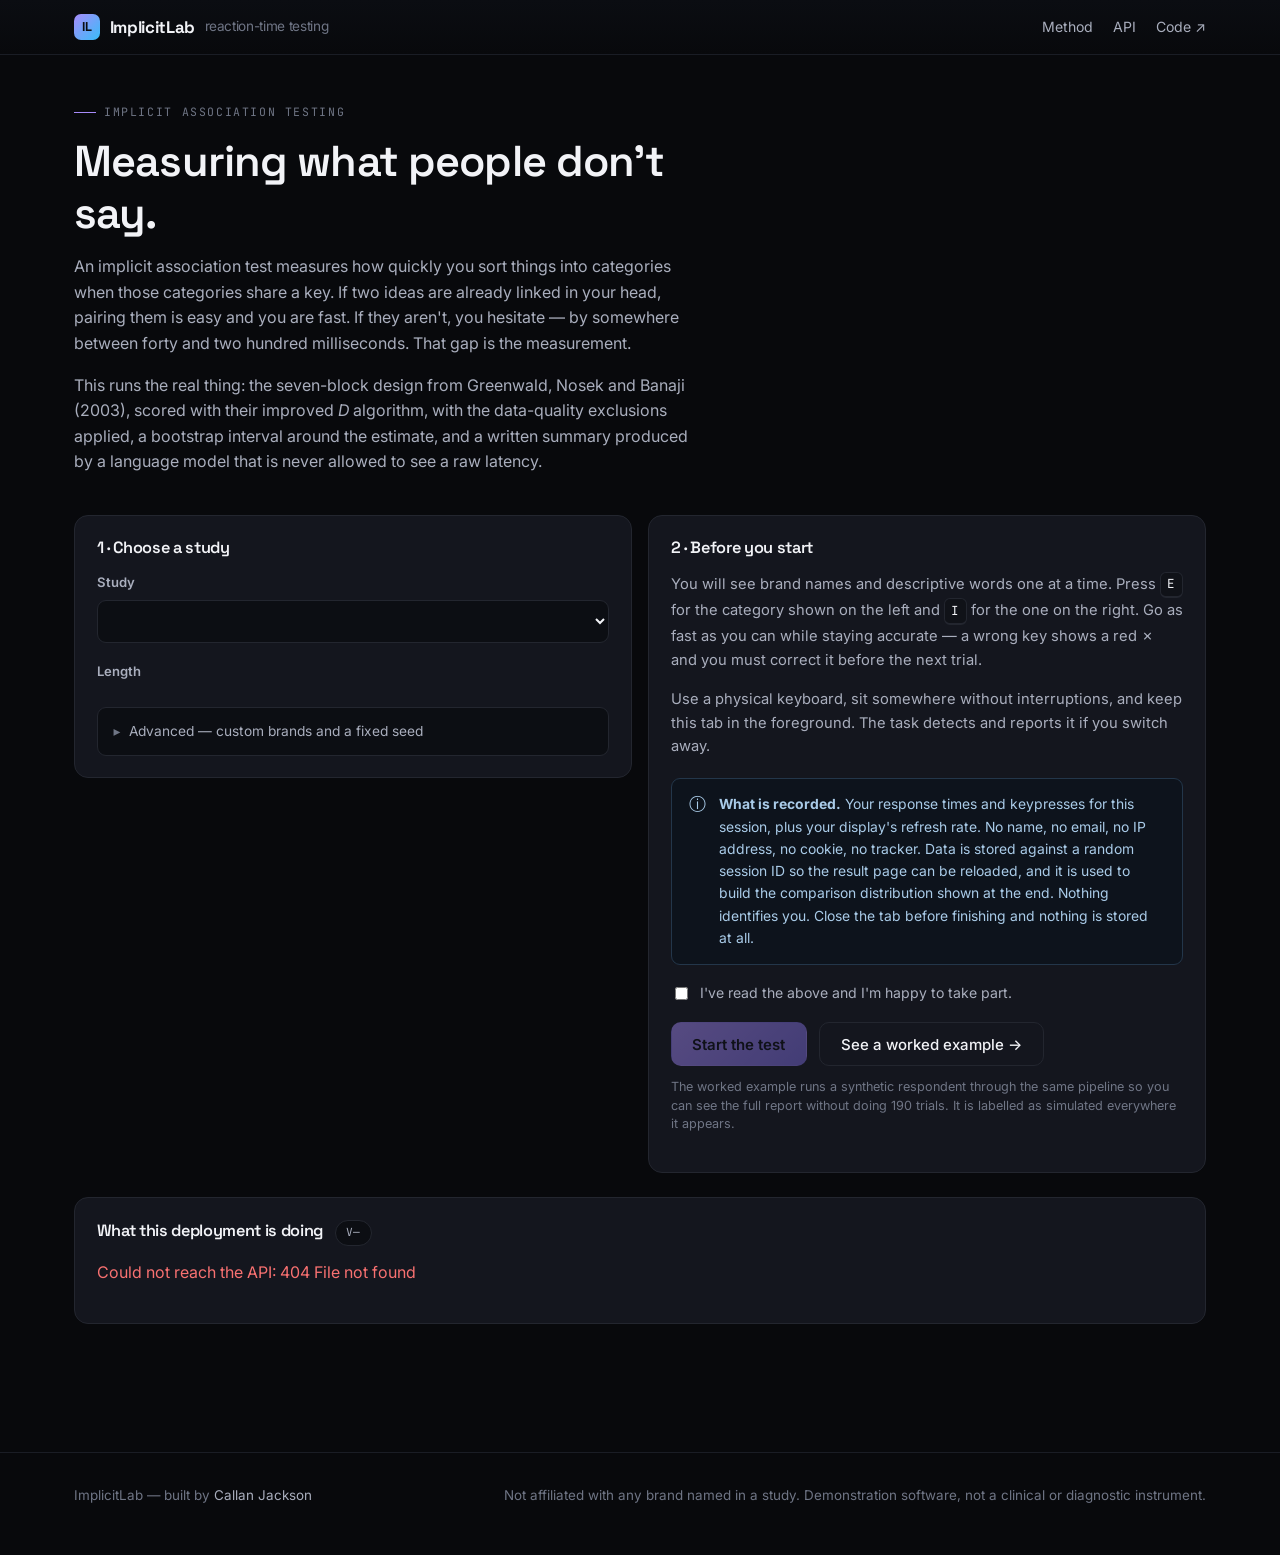
==== static/index.html @ d48fb610 "Front end: trial engine, timing layer and dashboard Stimulus onset is timestamped from a nested requ" ====
<!DOCTYPE html>
<html lang="en-GB">
<head>
<meta charset="utf-8" />
<meta name="viewport" content="width=device-width, initial-scale=1" />
<title>ImplicitLab — implicit reaction-time testing</title>
<meta name="description" content="A browser-based implicit association testing platform: millisecond response-latency capture, Greenwald (2003) D-scoring with its data-quality rules, distribution-free resampling inference, and an LLM reporting layer kept downstream of the statistics." />
<link rel="icon" href="/static/assets/favicon.svg" type="image/svg+xml" />
<link rel="preconnect" href="https://fonts.googleapis.com" />
<link rel="preconnect" href="https://fonts.gstatic.com" crossorigin />
<link href="https://fonts.googleapis.com/css2?family=Space+Grotesk:wght@500;600;700&family=Inter:wght@400;500;600&family=JetBrains+Mono:wght@400;500&display=swap" rel="stylesheet" />
<link rel="stylesheet" href="/static/css/app.css" />
<!-- Chart.js is vendored rather than pulled from a CDN. A demo that has to work
     on someone else's network is not the place to depend on a third-party host
     resolving, and self-hosting also pins the exact version the charts were
     built against. -->
<script src="/static/vendor/chart.umd.min.js" defer></script>
</head>
<body>

<header class="masthead">
  <div class="masthead__inner">
    <a class="brand" href="/">
      <span class="brand__mark">IL</span>
      ImplicitLab
      <span class="brand__sub">reaction-time testing</span>
    </a>
    <div class="masthead__spacer"></div>
    <nav class="masthead__links">
      <a href="/method">Method</a>
      <a href="/api/docs">API</a>
      <a href="https://github.com/callan-jackson/implicitlab" target="_blank" rel="noopener">Code ↗</a>
    </nav>
  </div>
</header>

<main>

<!-- ================================================== SETUP ============ -->
<section class="stage" id="screen-setup">
  <div class="wrap">
    <div class="lede">
      <span class="eyebrow">Implicit association testing</span>
      <h1 class="title">Measuring what people don't say.</h1>
      <p>
        An implicit association test measures how quickly you sort things into categories
        when those categories share a key. If two ideas are already linked in your head,
        pairing them is easy and you are fast. If they aren't, you hesitate — by
        somewhere between forty and two hundred milliseconds. That gap is the measurement.
      </p>
      <p>
        This runs the real thing: the seven-block design from Greenwald, Nosek and Banaji
        (2003), scored with their improved <em>D</em> algorithm, with the data-quality
        exclusions applied, a bootstrap interval around the estimate, and a written
        summary produced by a language model that is never allowed to see a raw latency.
      </p>
    </div>

    <div class="grid grid--2" style="margin-top:2.5rem; align-items:start;">

      <div class="card">
        <div class="card__head"><h3>1 · Choose a study</h3></div>
        <div class="field">
          <label for="studySelect">Study</label>
          <select id="studySelect"></select>
          <p class="field__hint" id="studyBlurb"></p>
        </div>

        <div class="field">
          <label>Length</label>
          <div class="choices" id="presetChoices"></div>
        </div>

        <details class="disclosure">
          <summary>Advanced — custom brands and a fixed seed</summary>
          <div class="disclosure__body">
            <div class="field">
              <label for="brandA">Brand A</label>
              <input type="text" id="brandA" placeholder="leave blank to use the selected study" maxlength="24" />
            </div>
            <div class="field">
              <label for="brandB">Brand B (leave blank for a single-category test)</label>
              <input type="text" id="brandB" maxlength="24" />
            </div>
            <div class="field">
              <label for="dimSelect">Attribute dimension</label>
              <select id="dimSelect"></select>
            </div>
            <div class="field">
              <label for="seedInput">Session seed</label>
              <input type="number" id="seedInput" placeholder="blank = random" min="0" max="2147483647" />
              <p class="field__hint">
                The seed decides the trial order and both counterbalancing factors. Two
                sessions with the same seed present exactly the same stimuli in exactly
                the same order — which is what makes a session re-analysable rather than
                merely repeatable.
              </p>
            </div>
          </div>
        </details>
      </div>

      <div class="card">
        <div class="card__head"><h3>2 · Before you start</h3></div>
        <p style="font-size:0.92rem;color:var(--ink-mid)">
          You will see brand names and descriptive words one at a time. Press
          <kbd>E</kbd> for the category shown on the left and <kbd>I</kbd> for the one on
          the right. Go as fast as you can while staying accurate — a wrong key shows a
          red ✗ and you must correct it before the next trial.
        </p>
        <p style="font-size:0.92rem;color:var(--ink-mid)">
          Use a physical keyboard, sit somewhere without interruptions, and keep this tab
          in the foreground. The task detects and reports it if you switch away.
        </p>

        <div class="banner banner--info" style="margin-top:1.2rem">
          <span class="banner__icon">ⓘ</span>
          <span>
            <strong>What is recorded.</strong> Your response times and keypresses for this
            session, plus your display's refresh rate. No name, no email, no IP address, no
            cookie, no tracker. Data is stored against a random session ID so the result page
            can be reloaded, and it is used to build the comparison distribution shown at the
            end. Nothing identifies you. Close the tab before finishing and nothing is stored
            at all.
          </span>
        </div>

        <label class="switch" style="margin-bottom:1.1rem">
          <input type="checkbox" id="consentBox" />
          <span>I've read the above and I'm happy to take part.</span>
        </label>

        <div class="btn-row">
          <button class="btn btn--primary" id="startBtn" disabled>Start the test</button>
          <button class="btn btn--ghost" id="simulateBtn">See a worked example →</button>
        </div>
        <p class="field__hint" style="margin-top:0.7rem">
          The worked example runs a synthetic respondent through the same pipeline so you can
          see the full report without doing 190 trials. It is labelled as simulated
          everywhere it appears.
        </p>
      </div>
    </div>

    <div class="card" style="margin-top:1.5rem">
      <div class="card__head">
        <h3>What this deployment is doing</h3>
        <span class="tag" id="versionTag">v—</span>
      </div>
      <div class="grid grid--4" id="metaGrid"></div>
    </div>
  </div>
</section>

<!-- ================================================== TASK ============= -->
<section class="task" id="screen-task" hidden>
  <div class="task__bar"><div class="task__fill" id="taskFill"></div></div>
  <div class="task__cues">
    <div class="cue cue--left" id="cueLeft"></div>
    <div class="cue cue--right" id="cueRight"></div>
  </div>
  <div class="task__field">
    <div class="stimulus" id="stimulus"></div>
    <div class="feedback" id="feedback"></div>
  </div>
  <div class="task__foot">
    <span id="taskProgress">—</span>
    <span id="taskBlockLabel">—</span>
    <span><kbd>E</kbd> left · <kbd>I</kbd> right · <kbd>Esc</kbd> to abandon</span>
  </div>
</section>
<div class="overlay" id="overlay" hidden></div>

<!-- ================================================== WORKING ========== -->
<section class="stage" id="screen-working" hidden>
  <div class="wrap" style="text-align:center; padding-top:4rem">
    <div class="spinner"></div>
    <h2 class="title">Scoring the session</h2>
    <p style="color:var(--ink-mid)">This takes a few seconds — the interval is bootstrapped from your own trials.</p>
    <div class="steps" id="workSteps"></div>
  </div>
</section>

<!-- ================================================== RESULTS ========== -->
<section class="stage" id="screen-results" hidden>
  <div class="wrap">
    <div id="resultBanners"></div>

    <div class="grid grid--2" style="align-items:stretch">
      <div class="verdict">
        <span class="eyebrow" id="verdictStudy">—</span>
        <div class="stat__label">D-score</div>
        <div class="verdict__d" id="verdictD">—</div>
        <div class="verdict__ci" id="verdictCI">—</div>

        <div class="scale">
          <div class="scale__track" id="scaleTrack">
            <div class="scale__zero"></div>
            <div class="scale__ci" id="scaleCI"></div>
            <div class="scale__marker" id="scaleMarker"></div>
          </div>
          <div class="scale__ticks">
            <span>−1.0</span><span>−0.65</span><span>−0.35</span><span>0</span><span>+0.35</span><span>+0.65</span><span>+1.0</span>
          </div>
        </div>

        <p class="verdict__reading" id="verdictReading">—</p>
        <p class="verdict__caveat" id="verdictCaveat"></p>
      </div>

      <div class="grid grid--2" id="headlineStats" style="align-content:start"></div>
    </div>

    <div class="card" style="margin-top:1rem">
      <div class="card__head"><h3>Sensitivity to the scoring choice</h3></div>
      <div class="scroll-x"><table class="data" id="sensTable"></table></div>
      <p class="card__note">
        The same trials scored under other defensible published procedures. If the
        conclusion moves when the algorithm changes, that is a fact about the data, not a
        footnote — so it is reported next to the headline rather than buried.
      </p>
    </div>

    <div class="grid grid--2" style="margin-top:1rem; align-items:start">
      <div class="card">
        <div class="card__head"><h3>Where the time went</h3></div>
        <div class="legend">
          <span><i style="background:var(--con)"></i> <span id="legendCon">congruent</span></span>
          <span><i style="background:var(--inc)"></i> <span id="legendInc">incongruent</span></span>
        </div>
        <div class="chart-box"><canvas id="chartDist"></canvas></div>
        <p class="card__note">
          Correct-trial latencies, 50 ms bins shared between the two conditions so the
          bars are directly comparable. Reaction times are right-skewed — that long tail
          is why the analysis uses resampling rather than a t-test.
        </p>
      </div>

      <div class="card">
        <div class="card__head"><h3>Trial by trial</h3></div>
        <div class="chart-box"><canvas id="chartSeries"></canvas></div>
        <p class="card__note">
          Every scored trial in the order it was presented. Practice effects, fatigue and
          the block boundaries are visible here and invisible in a mean.
        </p>
      </div>
    </div>

    <div class="grid grid--2" style="margin-top:1rem; align-items:start">
      <div class="card">
        <div class="card__head">
          <h3>Is this distinguishable from chance?</h3>
          <span class="tag tag--accent" id="pTag">—</span>
        </div>
        <div class="chart-box chart-box--short"><canvas id="chartNull"></canvas></div>
        <p class="card__note" id="nullNote"></p>
      </div>

      <div class="card">
        <div class="card__head"><h3>Block-level detail</h3></div>
        <div class="scroll-x"><table class="data" id="blockTable"></table></div>
      </div>
    </div>

    <div class="card" style="margin-top:1rem">
      <div class="card__head">
        <h3>Executive summary</h3>
        <span class="tag" id="engineTag">—</span>
        <span class="tag" id="verifyTag">—</span>
      </div>
      <div class="banner banner--info">
        <span class="banner__icon">◆</span>
        <span id="llmNote">
          AI-generated from computed statistics — not human-reviewed. The model receives a
          fixed block of numbers that Python has already computed and writes prose about
          them. It never sees a raw latency and is never the source of a figure.
        </span>
      </div>
      <div class="summary" id="summaryBody"></div>
      <details class="disclosure" id="promptDisclosure">
        <summary>View the exact prompt and the data the model was given</summary>
        <div class="disclosure__body">
          <p class="card__note" style="margin-top:0">
            If a model writes part of a research report, the instructions it was given are
            part of the method and belong in the audit trail.
          </p>
          <pre class="prompt" id="promptText"></pre>
        </div>
      </details>
      <details class="disclosure" id="rejectedDisclosure" hidden>
        <summary>⚠ The model's draft was rejected — see why</summary>
        <div class="disclosure__body">
          <p class="card__note" style="margin-top:0" id="rejectedWhy"></p>
          <pre class="prompt" id="rejectedText"></pre>
        </div>
      </details>
    </div>

    <div class="grid grid--2" style="margin-top:1rem; align-items:start">
      <div class="card">
        <div class="card__head">
          <h3>Data quality</h3>
          <span class="tag" id="qualityTag">—</span>
        </div>
        <div class="checks" id="qualityChecks"></div>
      </div>

      <div>
        <div class="card">
          <div class="card__head"><h3>Measurement conditions</h3></div>
          <div class="grid grid--2" id="timingStats"></div>
          <p class="card__note" id="timingNote"></p>
        </div>
        <div class="card" style="margin-top:1rem">
          <div class="card__head"><h3>Reproducibility</h3></div>
          <div class="scroll-x"><table class="data" id="reproTable"></table></div>
          <div class="btn-row" style="margin-top:1rem">
            <a class="btn btn--sm" id="csvBtn" href="#">Download trial-level CSV</a>
            <a class="btn btn--sm" id="jsonBtn" href="#">Download full session JSON</a>
          </div>
        </div>
      </div>
    </div>

    <div class="card" style="margin-top:1rem" id="normsCard" hidden>
      <div class="card__head">
        <h3>Against everyone else who has taken this study</h3>
        <span class="tag" id="normsTag">—</span>
      </div>
      <div class="chart-box chart-box--short"><canvas id="chartNorms"></canvas></div>
      <p class="card__note" id="normsNote"></p>
    </div>

    <div class="btn-row" style="margin-top:2rem">
      <button class="btn btn--primary" id="againBtn">Run another session</button>
      <a class="btn btn--ghost" href="/method">How the scoring works →</a>
    </div>
  </div>
</section>

</main>

<footer class="footer">
  <div class="wrap footer__row">
    <span>ImplicitLab — built by <a href="https://callan-jackson.github.io/" target="_blank" rel="noopener">Callan Jackson</a></span>
    <span>Not affiliated with any brand named in a study. Demonstration software, not a clinical or diagnostic instrument.</span>
  </div>
</footer>

<script type="module" src="/static/js/app.js"></script>
</body>
</html>
---- static/css/app.css ----
/* ImplicitLab — visual system
   ---------------------------------------------------------------------------
   Dark by default. That is not a style choice: a reaction-time task shows a
   stimulus against a background for a few hundred milliseconds, and a bright
   white field leaves an afterimage that carries into the next trial. Every
   published IAT implementation runs light-on-dark or grey-on-black for the same
   reason. The dashboard inherits it for continuity.

   Contrast is kept high (>= 7:1 for body text) and no information is carried by
   colour alone — every coloured state also has a label or an icon.
*/

:root {
  --bg: #08090c;
  --bg-raised: #101218;
  --bg-card: #14161e;
  --bg-inset: #0c0e13;
  --line: #23262f;
  --line-soft: #1a1d25;

  --ink: #f2f3f7;
  --ink-mid: #a9aebd;
  --ink-dim: #6f7585;

  --accent: #a78bfa;
  --accent-2: #38bdf8;
  --good: #4ade80;
  --warn: #fbbf24;
  --bad: #f87171;

  --con: #a78bfa;   /* congruent pairing */
  --inc: #fb923c;   /* incongruent pairing */

  --radius: 14px;
  --radius-sm: 9px;
  --mono: 'JetBrains Mono', ui-monospace, SFMono-Regular, Menlo, monospace;
  --sans: 'Inter', system-ui, -apple-system, 'Segoe UI', sans-serif;
  --display: 'Space Grotesk', var(--sans);
  --maxw: 1180px;
}

* { box-sizing: border-box; }

html, body {
  margin: 0;
  padding: 0;
  background: var(--bg);
  color: var(--ink);
  font-family: var(--sans);
  font-size: 16px;
  line-height: 1.6;
  -webkit-font-smoothing: antialiased;
}

body { min-height: 100vh; }

h1, h2, h3, h4 { font-family: var(--display); font-weight: 600; line-height: 1.2; margin: 0; letter-spacing: -0.02em; }
p { margin: 0 0 1rem; }
a { color: var(--accent); text-decoration: none; }
a:hover { text-decoration: underline; }
code, kbd, .mono { font-family: var(--mono); font-size: 0.9em; }

kbd {
  display: inline-flex; align-items: center; justify-content: center;
  min-width: 1.9em; padding: 0.15em 0.45em;
  background: var(--bg-raised); border: 1px solid var(--line);
  border-bottom-width: 2px; border-radius: 6px;
  font-family: var(--mono); font-size: 0.85em; color: var(--ink);
}

.wrap { max-width: var(--maxw); margin: 0 auto; padding: 0 1.5rem; }
.hidden, [hidden] { display: none !important; }

/* ---------------------------------------------------------------- header */

.masthead {
  border-bottom: 1px solid var(--line-soft);
  background: linear-gradient(180deg, #0b0d12 0%, var(--bg) 100%);
  position: sticky; top: 0; z-index: 40;
  backdrop-filter: blur(8px);
}
.masthead__inner {
  max-width: var(--maxw); margin: 0 auto; padding: 0.85rem 1.5rem;
  display: flex; align-items: center; gap: 1rem; flex-wrap: wrap;
}
.brand { display: flex; align-items: center; gap: 0.6rem; font-family: var(--display); font-weight: 700; font-size: 1.05rem; letter-spacing: -0.02em; color: var(--ink); }
.brand:hover { text-decoration: none; }
.brand__mark {
  width: 26px; height: 26px; border-radius: 7px; flex: none;
  background: linear-gradient(135deg, var(--accent), var(--accent-2));
  display: grid; place-items: center; color: #0b0d12; font-size: 0.8rem; font-weight: 700;
}
.brand__sub { color: var(--ink-dim); font-weight: 400; font-size: 0.85rem; font-family: var(--sans); }
.masthead__spacer { flex: 1; }
.masthead__links { display: flex; gap: 1.25rem; font-size: 0.88rem; }
.masthead__links a { color: var(--ink-mid); }
.masthead__links a:hover { color: var(--ink); }

/* ---------------------------------------------------------------- layout */

.stage { padding: 2.5rem 0 4rem; }
.lede { max-width: 62ch; }
.lede p { color: var(--ink-mid); }

.eyebrow {
  display: inline-flex; align-items: center; gap: 0.5rem;
  font-family: var(--mono); font-size: 0.72rem; letter-spacing: 0.14em;
  text-transform: uppercase; color: var(--ink-dim); margin-bottom: 0.9rem;
}
.eyebrow::before { content: ''; width: 22px; height: 1px; background: var(--accent); }

h1.title { font-size: clamp(1.9rem, 4vw, 2.7rem); margin-bottom: 0.9rem; }
h2.title { font-size: clamp(1.35rem, 2.6vw, 1.75rem); margin-bottom: 0.6rem; }

.grid { display: grid; gap: 1rem; }
.grid--2 { grid-template-columns: repeat(auto-fit, minmax(300px, 1fr)); }
.grid--3 { grid-template-columns: repeat(auto-fit, minmax(240px, 1fr)); }
.grid--4 { grid-template-columns: repeat(auto-fit, minmax(190px, 1fr)); }

.card {
  background: var(--bg-card); border: 1px solid var(--line);
  border-radius: var(--radius); padding: 1.35rem;
}
.card--flush { padding: 0; overflow: hidden; }
.card__head {
  display: flex; align-items: baseline; gap: 0.75rem; flex-wrap: wrap;
  margin-bottom: 0.9rem;
}
.card__head h3 { font-size: 1.02rem; }
.card__note { color: var(--ink-dim); font-size: 0.83rem; margin: 0.7rem 0 0; line-height: 1.55; }

/* ---------------------------------------------------------------- buttons */

.btn {
  display: inline-flex; align-items: center; justify-content: center; gap: 0.5rem;
  padding: 0.72rem 1.3rem; border-radius: 10px; border: 1px solid var(--line);
  background: var(--bg-raised); color: var(--ink);
  font-family: var(--sans); font-size: 0.94rem; font-weight: 500;
  cursor: pointer; transition: background .15s, border-color .15s, transform .1s;
}
.btn:hover { background: #191c25; border-color: #313543; }
.btn:active { transform: translateY(1px); }
.btn:disabled { opacity: 0.45; cursor: not-allowed; }
.btn--primary {
  background: linear-gradient(135deg, var(--accent), #7c6ce0);
  border-color: transparent; color: #0b0d12; font-weight: 600;
}
.btn--primary:hover { filter: brightness(1.08); background: linear-gradient(135deg, var(--accent), #7c6ce0); }
.btn--ghost { background: transparent; }
.btn--sm { padding: 0.45rem 0.85rem; font-size: 0.84rem; }
.btn-row { display: flex; gap: 0.75rem; flex-wrap: wrap; align-items: center; }

/* ---------------------------------------------------------------- forms */

.field { margin-bottom: 1.15rem; }
.field > label {
  display: block; font-size: 0.82rem; font-weight: 600; color: var(--ink-mid);
  margin-bottom: 0.45rem; letter-spacing: 0.01em;
}
.field__hint { font-size: 0.79rem; color: var(--ink-dim); margin-top: 0.4rem; line-height: 1.5; }

select, input[type=text], input[type=number] {
  width: 100%; padding: 0.65rem 0.8rem; border-radius: var(--radius-sm);
  background: var(--bg-inset); border: 1px solid var(--line); color: var(--ink);
  font-family: var(--sans); font-size: 0.92rem;
}
select:focus, input:focus { outline: 2px solid var(--accent); outline-offset: 1px; }

.choices { display: grid; gap: 0.6rem; }
.choice {
  display: flex; gap: 0.8rem; align-items: flex-start; padding: 0.85rem 1rem;
  border: 1px solid var(--line); border-radius: var(--radius-sm);
  background: var(--bg-inset); cursor: pointer; transition: border-color .15s, background .15s;
}
.choice:hover { border-color: #3a3f4f; }
.choice input { margin: 0.25rem 0 0; accent-color: var(--accent); flex: none; }
.choice--on { border-color: var(--accent); background: #16131f; }
.choice__body strong { display: block; font-size: 0.94rem; font-weight: 600; }
.choice__body span { display: block; font-size: 0.82rem; color: var(--ink-dim); line-height: 1.5; margin-top: 0.2rem; }

.switch { display: flex; align-items: center; gap: 0.6rem; font-size: 0.88rem; color: var(--ink-mid); cursor: pointer; }
.switch input { accent-color: var(--accent); }

/* ---------------------------------------------------------------- tags */

.tag {
  display: inline-flex; align-items: center; gap: 0.35rem;
  padding: 0.2rem 0.6rem; border-radius: 999px;
  font-family: var(--mono); font-size: 0.7rem; letter-spacing: 0.06em;
  text-transform: uppercase; border: 1px solid var(--line);
  background: var(--bg-inset); color: var(--ink-mid);
}
.tag--good { color: var(--good); border-color: #1d4030; background: #0d1a14; }
.tag--warn { color: var(--warn); border-color: #453516; background: #1a150a; }
.tag--bad  { color: var(--bad);  border-color: #4a2323; background: #1c0f0f; }
.tag--accent { color: var(--accent); border-color: #332a52; background: #14111f; }
.tag--test { color: var(--accent-2); border-color: #1d3a4a; background: #0a161c; }
.tag--practice { color: var(--ink-mid); }

/* ---------------------------------------------------------------- task */

.task {
  position: fixed; inset: 0; background: var(--bg); z-index: 100;
  display: flex; flex-direction: column;
}
.task__bar {
  height: 3px; background: var(--line-soft); flex: none;
}
.task__fill { height: 100%; width: 0; background: linear-gradient(90deg, var(--accent), var(--accent-2)); transition: width .2s; }
.task__cues {
  display: flex; justify-content: space-between; align-items: flex-start;
  padding: 1.6rem 2.2rem 0; gap: 2rem; flex: none;
}
.cue {
  display: flex; flex-direction: column; gap: 0.5rem; max-width: 40%;
  font-family: var(--display); font-size: clamp(0.95rem, 2vw, 1.35rem); font-weight: 600;
}
.cue--right { text-align: right; align-items: flex-end; }
.cue__key {
  display: inline-grid; place-items: center; width: 2.1rem; height: 2.1rem;
  border: 1.5px solid var(--line); border-radius: 8px;
  font-family: var(--mono); font-size: 0.95rem; color: var(--ink-mid); background: var(--bg-raised);
}
.cue__cat { color: var(--cue, var(--ink)); display: block; }
.cue__or { display: block; font-size: 0.7rem; letter-spacing: 0.16em; text-transform: uppercase; color: var(--ink-dim); font-family: var(--mono); font-weight: 400; margin: 0.1rem 0; }

.task__field {
  flex: 1; display: grid; place-items: center; position: relative; padding: 1rem;
}
.stimulus {
  font-family: var(--display); font-size: clamp(2rem, 6vw, 3.6rem); font-weight: 600;
  text-align: center; letter-spacing: -0.02em; line-height: 1.15; max-width: 20ch;
  user-select: none;
}
.stimulus--count { color: var(--ink-dim); font-size: clamp(2.4rem, 8vw, 4.5rem); }
.feedback {
  position: absolute; bottom: 22%; left: 50%; transform: translateX(-50%);
  font-size: 2.4rem; font-weight: 700; color: var(--bad); user-select: none;
  font-family: var(--display);
}
.feedback--slow { font-size: 1.1rem; color: var(--warn); letter-spacing: 0.02em; }
.task__foot {
  flex: none; padding: 1rem 2.2rem 1.5rem; display: flex; justify-content: space-between;
  color: var(--ink-dim); font-size: 0.78rem; font-family: var(--mono); gap: 1rem;
}

.overlay {
  position: fixed; inset: 0; background: rgba(8, 9, 12, 0.94);
  display: grid; place-items: center; z-index: 110; padding: 1.5rem;
  backdrop-filter: blur(3px);
}
.overlay__card {
  background: var(--bg-card); border: 1px solid var(--line); border-radius: var(--radius);
  padding: 2rem; max-width: 560px; width: 100%; text-align: center;
}
.overlay__head { display: flex; justify-content: center; gap: 0.75rem; align-items: center; margin-bottom: 1rem; flex-wrap: wrap; }
.overlay__block { font-family: var(--mono); font-size: 0.75rem; letter-spacing: 0.1em; text-transform: uppercase; color: var(--ink-dim); }
.overlay__text { font-size: 1.02rem; color: var(--ink); margin-bottom: 1.4rem; }
.overlay__map { display: flex; justify-content: space-between; gap: 1.5rem; margin-bottom: 1.4rem; text-align: left; }
.overlay__side { display: flex; gap: 0.7rem; align-items: flex-start; font-family: var(--display); font-weight: 600; font-size: 0.98rem; }
.overlay__side:last-child { text-align: right; flex-direction: row-reverse; }
.overlay__side em { font-style: normal; font-size: 0.68rem; letter-spacing: 0.14em; text-transform: uppercase; color: var(--ink-dim); font-family: var(--mono); font-weight: 400; display: block; }
.overlay__note { font-size: 0.83rem; color: var(--ink-dim); margin-bottom: 1.2rem; }
.overlay__hint { font-size: 0.78rem; color: var(--ink-dim); margin: 0.8rem 0 0; }

/* ---------------------------------------------------------------- results */

.verdict {
  background: linear-gradient(150deg, #16131f 0%, var(--bg-card) 60%);
  border: 1px solid #2b2540; border-radius: var(--radius); padding: 1.9rem;
}
.verdict__d {
  font-family: var(--mono); font-size: clamp(2.6rem, 8vw, 4rem); font-weight: 500;
  line-height: 1; letter-spacing: -0.03em; margin: 0.3rem 0 0.5rem;
}
.verdict__ci { font-family: var(--mono); font-size: 0.94rem; color: var(--ink-mid); }
.verdict__reading { font-size: 1.02rem; color: var(--ink); margin: 1rem 0 0; max-width: 62ch; }
.verdict__caveat {
  margin-top: 1.2rem; padding-top: 1.1rem; border-top: 1px solid var(--line);
  font-size: 0.85rem; color: var(--ink-dim); line-height: 1.6; max-width: 72ch;
}

.scale { margin: 1.4rem 0 0.4rem; }
.scale__track {
  position: relative; height: 42px; border-radius: 8px; overflow: hidden;
  background: linear-gradient(90deg, #2a1b1b 0%, #1a1c22 42%, #1a1c22 58%, #1b2436 100%);
  border: 1px solid var(--line);
}
.scale__zero { position: absolute; top: 0; bottom: 0; left: 50%; width: 1px; background: #454a5c; }
.scale__band { position: absolute; top: 0; bottom: 0; background: rgba(167,139,250,.12); }
.scale__marker {
  position: absolute; top: 4px; bottom: 4px; width: 3px; border-radius: 2px;
  background: var(--accent); box-shadow: 0 0 12px rgba(167,139,250,.7);
  transition: left .5s cubic-bezier(.2,.8,.2,1);
}
.scale__ci {
  position: absolute; top: 15px; height: 12px; border-radius: 6px;
  background: rgba(167,139,250,.28); border: 1px solid rgba(167,139,250,.5);
  transition: left .5s, width .5s;
}
.scale__ticks { display: flex; justify-content: space-between; font-family: var(--mono); font-size: 0.7rem; color: var(--ink-dim); margin-top: 0.4rem; }

.stat { background: var(--bg-inset); border: 1px solid var(--line-soft); border-radius: var(--radius-sm); padding: 0.95rem 1.05rem; }
.stat__label { font-size: 0.72rem; letter-spacing: 0.08em; text-transform: uppercase; color: var(--ink-dim); font-family: var(--mono); }
.stat__value { font-family: var(--mono); font-size: 1.35rem; margin-top: 0.3rem; letter-spacing: -0.01em; }
.stat__sub { font-size: 0.78rem; color: var(--ink-dim); margin-top: 0.2rem; }

.chart-box { position: relative; height: 280px; }
.chart-box--tall { height: 330px; }
.chart-box--short { height: 200px; }

table.data { width: 100%; border-collapse: collapse; font-size: 0.86rem; }
table.data th, table.data td { padding: 0.55rem 0.7rem; text-align: right; border-bottom: 1px solid var(--line-soft); }
table.data th:first-child, table.data td:first-child { text-align: left; }
table.data thead th { font-size: 0.72rem; letter-spacing: 0.07em; text-transform: uppercase; color: var(--ink-dim); font-family: var(--mono); font-weight: 500; }
table.data td.num { font-family: var(--mono); }
.scroll-x { overflow-x: auto; }

.checks { display: grid; gap: 0.6rem; }
.check {
  display: grid; grid-template-columns: auto 1fr auto; gap: 0.8rem; align-items: start;
  padding: 0.8rem 0.9rem; border-radius: var(--radius-sm);
  background: var(--bg-inset); border: 1px solid var(--line-soft);
}
.check__dot { width: 9px; height: 9px; border-radius: 50%; margin-top: 0.45rem; flex: none; }
.check__dot--pass { background: var(--good); }
.check__dot--info { background: var(--accent-2); }
.check__dot--warn { background: var(--warn); }
.check__dot--fail { background: var(--bad); }
.check__label { font-weight: 600; font-size: 0.9rem; }
.check__detail { font-size: 0.83rem; color: var(--ink-mid); line-height: 1.55; margin-top: 0.2rem; }
.check__value { font-family: var(--mono); font-size: 0.86rem; color: var(--ink-dim); white-space: nowrap; }

.summary { font-size: 0.95rem; line-height: 1.72; }
.summary h3 { font-size: 0.98rem; margin: 1.5rem 0 0.55rem; color: var(--ink); }
.summary h3:first-child { margin-top: 0; }
.summary ul { margin: 0 0 1rem; padding-left: 1.15rem; }
.summary li { margin-bottom: 0.45rem; color: var(--ink-mid); }
.summary p { color: var(--ink-mid); }
.summary strong { color: var(--ink); }

.disclosure { border: 1px solid var(--line); border-radius: var(--radius-sm); background: var(--bg-inset); margin-top: 1rem; }
.disclosure > summary { padding: 0.75rem 1rem; cursor: pointer; font-size: 0.86rem; color: var(--ink-mid); list-style: none; display: flex; align-items: center; gap: 0.5rem; }
.disclosure > summary::-webkit-details-marker { display: none; }
.disclosure > summary::before { content: '▸'; color: var(--ink-dim); transition: transform .15s; }
.disclosure[open] > summary::before { transform: rotate(90deg); }
.disclosure__body { padding: 0 1rem 1rem; }
pre.prompt {
  background: #06070a; border: 1px solid var(--line-soft); border-radius: var(--radius-sm);
  padding: 0.9rem; overflow-x: auto; font-family: var(--mono); font-size: 0.76rem;
  line-height: 1.6; color: var(--ink-mid); white-space: pre-wrap; word-break: break-word;
  max-height: 340px; overflow-y: auto; margin: 0;
}

.banner {
  display: flex; gap: 0.8rem; align-items: flex-start; padding: 0.9rem 1.1rem;
  border-radius: var(--radius-sm); font-size: 0.87rem; line-height: 1.6; margin-bottom: 1.1rem;
  border: 1px solid var(--line);
}
.banner--warn { background: #1a150a; border-color: #453516; color: #f7d78a; }
.banner--bad { background: #1c0f0f; border-color: #4a2323; color: #f6a9a9; }
.banner--info { background: #0d131c; border-color: #23364a; color: #a9cbe8; }
.banner__icon { flex: none; font-size: 1.05rem; line-height: 1.4; }

.legend { display: flex; gap: 1.1rem; flex-wrap: wrap; font-size: 0.8rem; color: var(--ink-mid); margin-bottom: 0.7rem; }
.legend span { display: inline-flex; align-items: center; gap: 0.4rem; }
.legend i { width: 11px; height: 11px; border-radius: 3px; display: inline-block; }

.footer { border-top: 1px solid var(--line-soft); margin-top: 4rem; padding: 2rem 0 3rem; color: var(--ink-dim); font-size: 0.84rem; }
.footer a { color: var(--ink-mid); }
.footer__row { display: flex; gap: 1.5rem; flex-wrap: wrap; justify-content: space-between; }

.spinner {
  width: 34px; height: 34px; border-radius: 50%;
  border: 3px solid var(--line); border-top-color: var(--accent);
  animation: spin 0.85s linear infinite; margin: 0 auto 1.1rem;
}
@keyframes spin { to { transform: rotate(360deg); } }

.steps { display: grid; gap: 0.55rem; max-width: 460px; margin: 0 auto; text-align: left; }
.step { display: flex; gap: 0.7rem; align-items: center; font-size: 0.88rem; color: var(--ink-dim); }
.step--done { color: var(--good); }
.step--active { color: var(--ink); }
.step__mark { width: 1.2rem; font-family: var(--mono); flex: none; }

.prose { max-width: 74ch; }
.prose h2 { margin: 2.4rem 0 0.8rem; font-size: 1.3rem; }
.prose h3 { margin: 1.8rem 0 0.6rem; font-size: 1.02rem; }
.prose p, .prose li { color: var(--ink-mid); }
.prose li { margin-bottom: 0.4rem; }
.prose table.data { margin: 1.2rem 0; }
.prose blockquote {
  margin: 1.2rem 0; padding: 0.2rem 0 0.2rem 1.1rem;
  border-left: 2px solid var(--line); color: var(--ink-dim); font-style: italic;
}

@media (max-width: 640px) {
  .task__cues { padding: 1rem 1.1rem 0; }
  .task__foot { padding: 0.8rem 1.1rem 1.1rem; flex-direction: column; gap: 0.3rem; }
  .overlay__map { flex-direction: column; gap: 0.8rem; }
  .overlay__side:last-child { flex-direction: row; text-align: left; }
  .card { padding: 1.1rem; }
}

@media (prefers-reduced-motion: reduce) {
  * { animation-duration: 0.01ms !important; transition-duration: 0.01ms !important; }
}
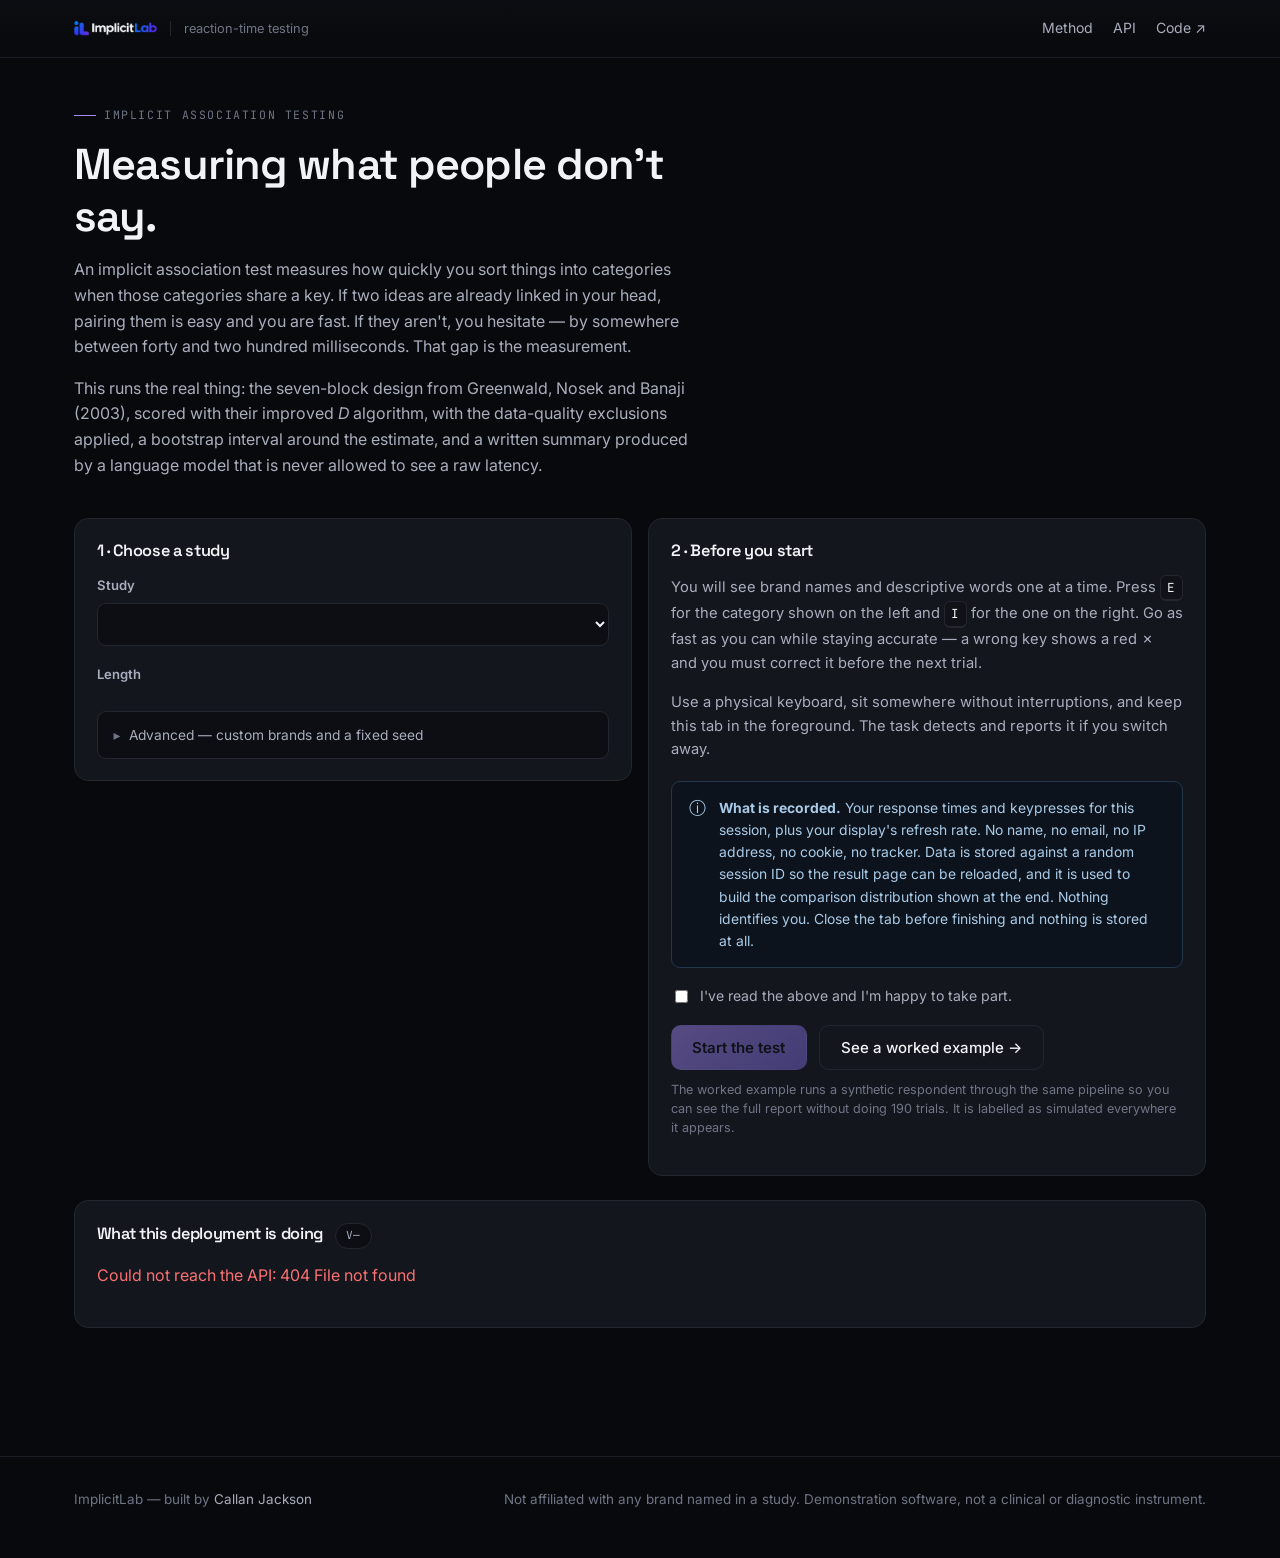
==== commit 0c107f2a: "Brand: use the ImplicitLab logo throughout Replaces the placeholder 'IL' tile and the hand-drawn fav" ====
--- a/static/index.html
+++ b/static/index.html
@@ -5,7 +5,21 @@
 <meta name="viewport" content="width=device-width, initial-scale=1" />
 <title>ImplicitLab — implicit reaction-time testing</title>
 <meta name="description" content="A browser-based implicit association testing platform: millisecond response-latency capture, Greenwald (2003) D-scoring with its data-quality rules, distribution-free resampling inference, and an LLM reporting layer kept downstream of the statistics." />
-<link rel="icon" href="/static/assets/favicon.svg" type="image/svg+xml" />
+<link rel="icon" href="/static/assets/favicon-32.png" sizes="32x32" type="image/png" />
+<link rel="icon" href="/static/assets/favicon-64.png" sizes="64x64" type="image/png" />
+<link rel="apple-touch-icon" href="/static/assets/favicon-180.png" />
+<meta property="og:type" content="website" />
+<meta property="og:site_name" content="ImplicitLab" />
+<meta property="og:url" content="https://implicitlab-callan.azurewebsites.net/" />
+<meta property="og:title" content="ImplicitLab — implicit reaction-time testing" />
+<meta property="og:description" content="Millisecond response-latency capture, Greenwald (2003) D-scoring with its data-quality exclusions, distribution-free resampling inference, and an LLM report layer verified against the computed statistics." />
+<meta property="og:image" content="https://implicitlab-callan.azurewebsites.net/static/assets/og-card.png" />
+<meta property="og:image:width" content="1200" />
+<meta property="og:image:height" content="630" />
+<meta name="twitter:card" content="summary_large_image" />
+<meta name="twitter:title" content="ImplicitLab — implicit reaction-time testing" />
+<meta name="twitter:image" content="https://implicitlab-callan.azurewebsites.net/static/assets/og-card.png" />
+<meta name="theme-color" content="#08090c" />
 <link rel="preconnect" href="https://fonts.googleapis.com" />
 <link rel="preconnect" href="https://fonts.gstatic.com" crossorigin />
 <link href="https://fonts.googleapis.com/css2?family=Space+Grotesk:wght@500;600;700&family=Inter:wght@400;500;600&family=JetBrains+Mono:wght@400;500&display=swap" rel="stylesheet" />
@@ -20,9 +34,9 @@
 
 <header class="masthead">
   <div class="masthead__inner">
-    <a class="brand" href="/">
-      <span class="brand__mark">IL</span>
-      ImplicitLab
+    <a class="brand" href="/" aria-label="ImplicitLab — home">
+      <img class="brand__logo" src="/static/assets/logo-dark.png"
+           alt="ImplicitLab" width="1685" height="602" />
       <span class="brand__sub">reaction-time testing</span>
     </a>
     <div class="masthead__spacer"></div>
--- a/static/css/app.css
+++ b/static/css/app.css
@@ -83,14 +83,16 @@
   max-width: var(--maxw); margin: 0 auto; padding: 0.85rem 1.5rem;
   display: flex; align-items: center; gap: 1rem; flex-wrap: wrap;
 }
-.brand { display: flex; align-items: center; gap: 0.6rem; font-family: var(--display); font-weight: 700; font-size: 1.05rem; letter-spacing: -0.02em; color: var(--ink); }
+.brand { display: flex; align-items: center; gap: 0.75rem; color: var(--ink); }
 .brand:hover { text-decoration: none; }
-.brand__mark {
-  width: 26px; height: 26px; border-radius: 7px; flex: none;
-  background: linear-gradient(135deg, var(--accent), var(--accent-2));
-  display: grid; place-items: center; color: #0b0d12; font-size: 0.8rem; font-weight: 700;
-}
-.brand__sub { color: var(--ink-dim); font-weight: 400; font-size: 0.85rem; font-family: var(--sans); }
+/* Sized by height so the intrinsic width/height attributes keep the aspect
+   ratio and the masthead reserves the right box before the image decodes. */
+.brand__logo { height: 30px; width: auto; display: block; flex: none; }
+.brand:hover .brand__logo { opacity: 0.88; }
+.brand__sub {
+  color: var(--ink-dim); font-weight: 400; font-size: 0.8rem; font-family: var(--sans);
+  padding-left: 0.8rem; border-left: 1px solid var(--line); line-height: 1.2;
+}
 .masthead__spacer { flex: 1; }
 .masthead__links { display: flex; gap: 1.25rem; font-size: 0.88rem; }
 .masthead__links a { color: var(--ink-mid); }
@@ -395,6 +397,8 @@
 }
 
 @media (max-width: 640px) {
+  .brand__sub { display: none; }
+  .brand__logo { height: 24px; }
   .task__cues { padding: 1rem 1.1rem 0; }
   .task__foot { padding: 0.8rem 1.1rem 1.1rem; flex-direction: column; gap: 0.3rem; }
   .overlay__map { flex-direction: column; gap: 0.8rem; }
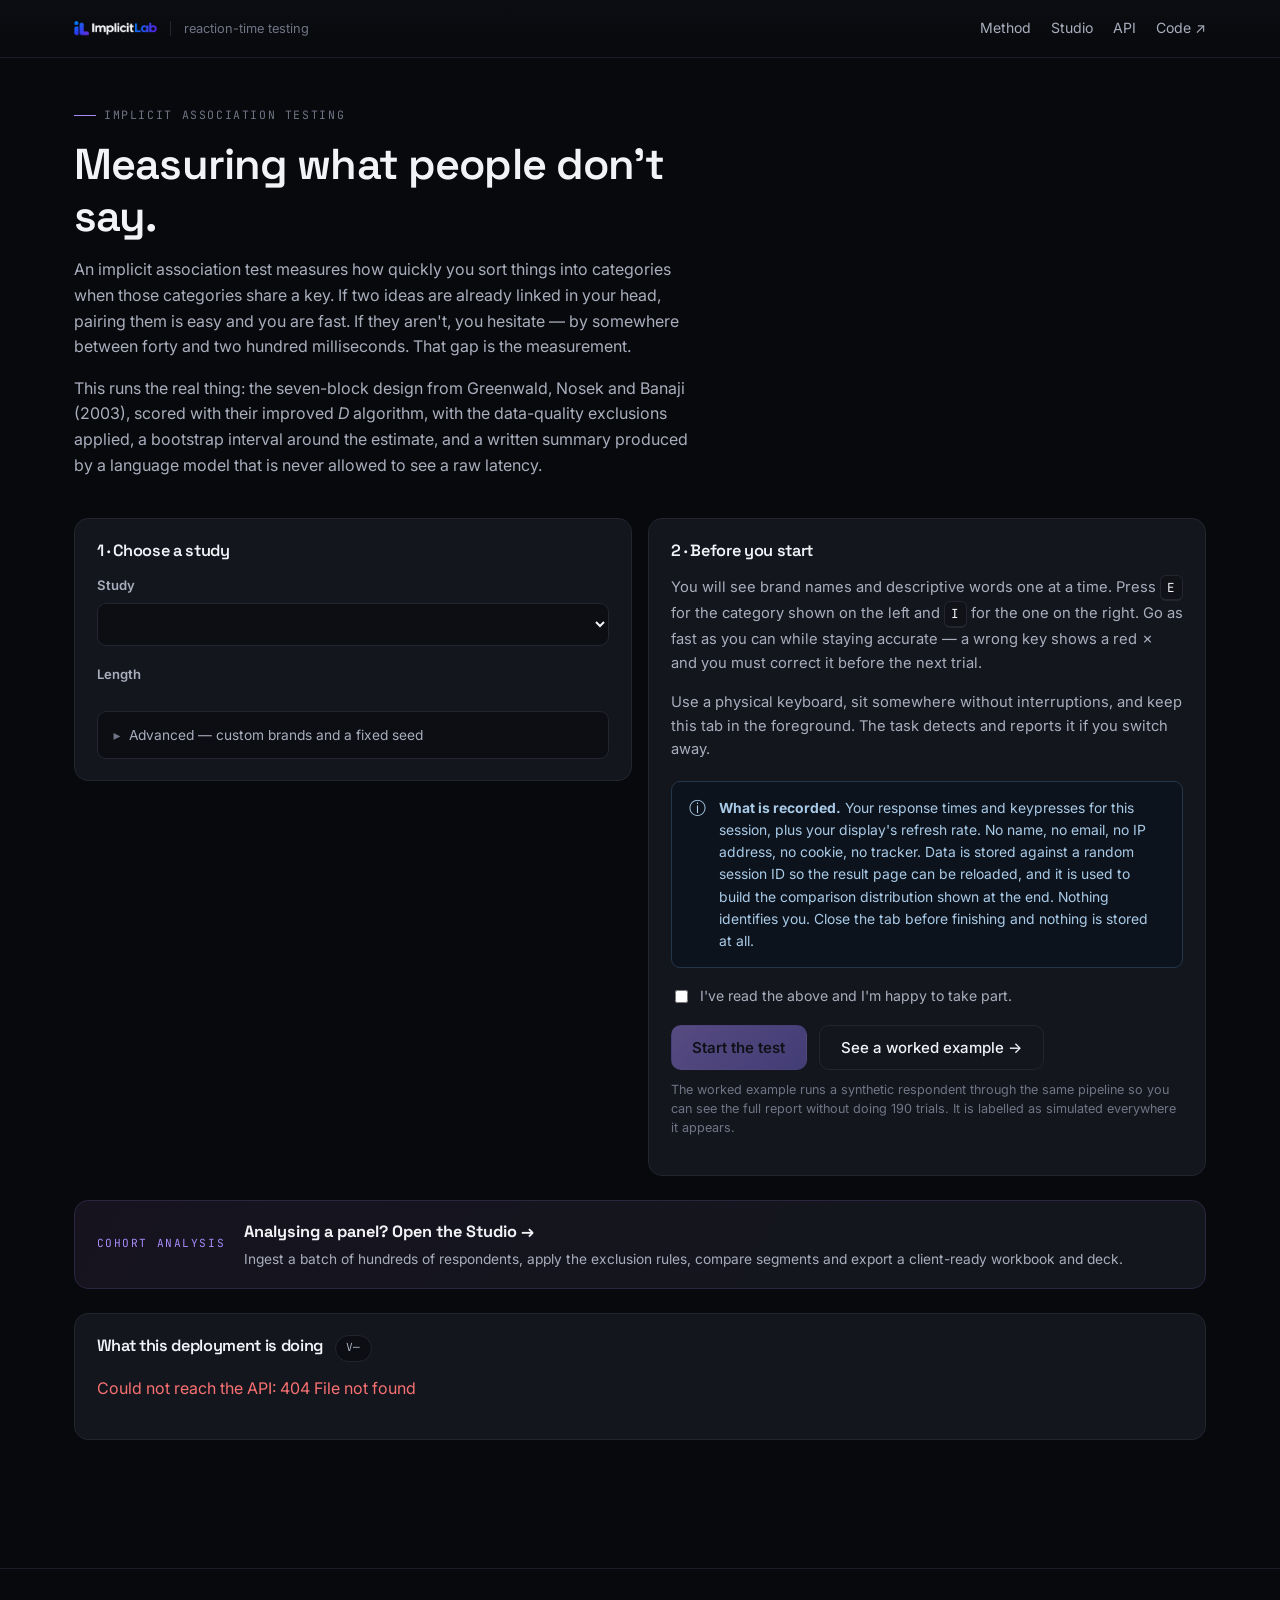
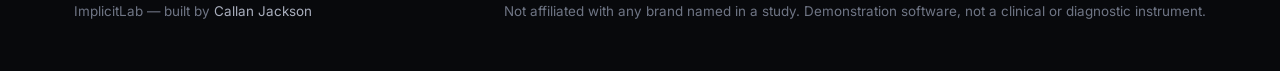
==== commit 27dac4b4: "Studio: interactive cohort analysis dashboard Live trimming and exclusion sliders, exclusion funnel," ====
--- a/static/index.html
+++ b/static/index.html
@@ -42,6 +42,7 @@
     <div class="masthead__spacer"></div>
     <nav class="masthead__links">
       <a href="/method">Method</a>
+      <a href="/studio">Studio</a>
       <a href="/api/docs">API</a>
       <a href="https://github.com/callan-jackson/implicitlab" target="_blank" rel="noopener">Code ↗</a>
     </nav>
@@ -156,6 +157,15 @@
       </div>
     </div>
 
+    <a class="studio-promo" href="/studio">
+      <span class="studio-promo__eyebrow">Cohort analysis</span>
+      <span class="studio-promo__text">
+        <strong>Analysing a panel? Open the Studio →</strong>
+        <span>Ingest a batch of hundreds of respondents, apply the exclusion rules, compare segments
+        and export a client-ready workbook and deck.</span>
+      </span>
+    </a>
+
     <div class="card" style="margin-top:1.5rem">
       <div class="card__head">
         <h3>What this deployment is doing</h3>
--- a/static/css/app.css
+++ b/static/css/app.css
@@ -409,3 +409,239 @@
 @media (prefers-reduced-motion: reduce) {
   * { animation-duration: 0.01ms !important; transition-duration: 0.01ms !important; }
 }
+
+/* =====================================================================
+   Studio — cohort analysis dashboard
+   ---------------------------------------------------------------------
+   Built for being read over a screen share: larger figures than the
+   single-session report, one idea per panel, and the controls grouped in a
+   single band so a viewer can see which knob produced which change.
+   Chart colour carries one meaning site-wide: blue = leans towards the
+   first brand, orange = towards the second (validated palette; see
+   static/js/studio.js). Status colours are never reused for series.
+   ===================================================================== */
+
+.wrap--wide { max-width: 1400px; }
+.muted { color: var(--ink-dim); }
+
+.studio-promo {
+  display: flex; gap: 1.2rem; align-items: center; margin-top: 1.5rem;
+  padding: 1.1rem 1.35rem; border-radius: var(--radius);
+  border: 1px solid #2b2540; background: linear-gradient(120deg, #16131f 0%, var(--bg-card) 70%);
+  color: var(--ink); transition: border-color .15s;
+}
+.studio-promo:hover { text-decoration: none; border-color: var(--accent); }
+.studio-promo__eyebrow {
+  flex: none; font-family: var(--mono); font-size: 0.7rem; letter-spacing: 0.14em;
+  text-transform: uppercase; color: var(--accent);
+}
+.studio-promo__text { display: flex; flex-direction: column; gap: 0.2rem; }
+.studio-promo__text strong { font-family: var(--display); font-size: 1.02rem; }
+.studio-promo__text span { color: var(--ink-mid); font-size: 0.86rem; }
+
+.masthead__links a[aria-current="page"] { color: var(--ink); }
+
+.studio { padding-top: 1.8rem; }
+.studio-block { margin-top: 1rem; }
+.studio-grid-2 { grid-template-columns: repeat(auto-fit, minmax(520px, 1fr)); margin-top: 1rem; align-items: start; }
+
+.studio-head { display: flex; gap: 1.5rem; align-items: flex-end; justify-content: space-between; flex-wrap: wrap; margin-bottom: 1.2rem; }
+.studio-head__title { max-width: 72ch; flex: 1 1 460px; }
+.studio-head__title .title { margin-bottom: 0.35rem; font-size: clamp(1.5rem, 2.4vw, 2.05rem); }
+.studio-head__note { color: var(--ink-dim); font-size: 0.86rem; margin: 0; }
+.studio-head__actions { display: flex; flex-direction: column; gap: 0.6rem; align-items: flex-end; }
+.field--inline { display: flex; align-items: center; gap: 0.6rem; margin: 0; }
+.field--inline > label { margin: 0; white-space: nowrap; }
+.field--inline select { min-width: 320px; }
+.btn--busy { opacity: 0.6; pointer-events: none; }
+label.btn { user-select: none; }
+
+.ingest-grid { display: grid; grid-template-columns: repeat(auto-fit, minmax(140px, 1fr)); gap: 0.6rem; margin-bottom: 0.9rem; }
+.stat--sm { padding: 0.6rem 0.8rem; }
+.stat--sm .stat__value { font-size: 1.1rem; }
+.ingest-line { font-size: 0.86rem; color: var(--ink-mid); margin: 0.5rem 0; }
+.ingest-list { margin: 0 0 0.6rem; padding-left: 1.2rem; font-size: 0.84rem; color: var(--ink-mid); }
+
+/* ---- controls band ---- */
+.controls {
+  margin-top: 1rem; padding: 1rem 1.25rem 1.1rem; border-radius: var(--radius);
+  background: var(--bg-raised); border: 1px solid var(--line);
+  box-shadow: 0 10px 30px -18px rgba(0,0,0,.9);
+}
+/* Sticky only where there is room for it: on a short screen-share viewport a
+   pinned control band would cover half the chart it is controlling. */
+@media (min-height: 940px) and (min-width: 1100px) {
+  .controls { position: sticky; top: 58px; z-index: 30; }
+}
+.controls__head { display: flex; align-items: center; gap: 0.75rem; flex-wrap: wrap; margin-bottom: 0.8rem; }
+.controls__head h3 { font-size: 1rem; }
+.controls__grid { display: grid; grid-template-columns: repeat(3, minmax(0, 1fr)); gap: 1rem 1.4rem; }
+@media (min-width: 1360px) { .controls__grid { grid-template-columns: repeat(6, minmax(0, 1fr)); } }
+.ctl { min-width: 0; }
+.ctl > label, .ctl__label {
+  display: flex; flex-direction: column; gap: 0.1rem;
+  font-size: 0.76rem; font-weight: 600; color: var(--ink-mid); margin-bottom: 0.35rem;
+}
+.ctl output { font-family: var(--mono); font-weight: 500; color: var(--ink); font-size: 0.98rem; white-space: nowrap; }
+.ctl__hint { font-size: 0.72rem; color: var(--ink-dim); margin: 0.35rem 0 0; line-height: 1.4; }
+.ctl__hint--warn { color: var(--warn); }
+.ctl__pair { display: grid; gap: 0.35rem; }
+.ctl select { padding: 0.45rem 0.6rem; font-size: 0.86rem; }
+input[type=range] { width: 100%; accent-color: var(--accent); margin: 0.2rem 0; }
+
+.seg { display: inline-flex; border: 1px solid var(--line); border-radius: 9px; overflow: hidden; background: var(--bg-inset); }
+.seg__btn {
+  border: 0; background: transparent; color: var(--ink-mid); padding: 0.42rem 0.7rem;
+  font-family: var(--sans); font-size: 0.8rem; cursor: pointer; white-space: nowrap;
+}
+.seg__btn + .seg__btn { border-left: 1px solid var(--line); }
+.seg__btn:hover { color: var(--ink); }
+.seg__btn--on { background: #221d36; color: var(--ink); font-weight: 600; box-shadow: inset 0 -2px 0 var(--accent); }
+.seg--sm .seg__btn { padding: 0.3rem 0.6rem; font-size: 0.76rem; }
+.select--sm { width: auto; padding: 0.3rem 0.55rem; font-size: 0.8rem; }
+
+.calc { font-family: var(--mono); font-size: 0.74rem; color: var(--ink-dim); flex: 1 1 180px; min-width: 0; overflow: hidden; text-overflow: ellipsis; white-space: nowrap; }
+.calc--busy { color: var(--accent); }
+.calc--busy::before { content: '● '; animation: pulse 0.9s ease-in-out infinite; }
+.calc--ok::before { content: '✓ '; color: var(--good); }
+.calc--bad { color: var(--bad); }
+@keyframes pulse { 50% { opacity: 0.2; } }
+
+/* ---- KPIs ---- */
+.kpis { display: grid; grid-template-columns: repeat(4, minmax(0, 1fr)); gap: 1rem; margin-top: 1rem; }
+.kpi { background: var(--bg-card); border: 1px solid var(--line); border-radius: var(--radius); padding: 1.1rem 1.25rem; }
+.kpi__label { font-family: var(--mono); font-size: 0.72rem; letter-spacing: 0.08em; text-transform: uppercase; color: var(--ink-dim); }
+.kpi__value { font-family: var(--display); font-size: 2.3rem; font-weight: 600; line-height: 1.1; margin-top: 0.3rem; letter-spacing: -0.02em; }
+.kpi__sub { font-size: 0.8rem; color: var(--ink-dim); margin-top: 0.25rem; }
+.kpi--accent { border-color: #3a3160; background: linear-gradient(150deg, #19152a 0%, var(--bg-card) 70%); }
+.kpi--warn .kpi__value::after { content: ' ⚠'; font-size: 1.2rem; color: var(--warn); }
+
+/* ---- funnel ---- */
+.funnel { display: grid; gap: 0.55rem; }
+.funnel__row { display: grid; grid-template-columns: minmax(170px, 0.9fr) 1.6fr 92px; gap: 0.9rem; align-items: center; }
+.funnel__label { display: flex; flex-direction: column; min-width: 0; }
+.funnel__name { font-size: 0.9rem; font-weight: 600; }
+.funnel__why { font-size: 0.72rem; color: var(--ink-dim); line-height: 1.35; }
+.funnel__track { position: relative; height: 22px; background: var(--bg-inset); border-radius: 4px; overflow: hidden; }
+.funnel__keep { position: absolute; inset: 0 auto 0 0; background: #6d63c4; border-radius: 0 4px 4px 0; transition: width .35s cubic-bezier(.2,.8,.2,1); }
+.funnel__row--end .funnel__keep { background: var(--accent); }
+.funnel__lost {
+  position: absolute; top: 0; bottom: 0; transition: left .35s, width .35s;
+  background: repeating-linear-gradient(135deg, rgba(248,113,113,.55) 0 3px, rgba(248,113,113,.15) 3px 7px);
+  border-left: 2px solid var(--bg-card);
+}
+.funnel__nums { display: flex; flex-direction: column; align-items: flex-end; font-family: var(--mono); line-height: 1.2; }
+.funnel__n { font-size: 1.05rem; color: var(--ink); }
+.funnel__removed { font-size: 0.74rem; color: #f6a9a9; }
+.funnel__row--end .funnel__n { font-weight: 600; }
+
+/* ---- takeaways ---- */
+.takeaways { list-style: none; margin: 0; padding: 0; display: grid; gap: 0.7rem; counter-reset: tk; }
+.takeaway {
+  counter-increment: tk; display: grid; grid-template-columns: 1.7rem 1fr; column-gap: 0.4rem;
+  padding: 0.7rem 0.85rem; border-radius: var(--radius-sm); background: var(--bg-inset); border: 1px solid var(--line-soft);
+}
+.takeaway::before {
+  content: counter(tk); grid-row: span 2; font-family: var(--mono); font-size: 0.8rem; color: var(--accent);
+  padding-top: 0.1rem;
+}
+.takeaway__head { font-family: var(--display); font-weight: 600; font-size: 1rem; }
+.takeaway__detail { font-size: 0.84rem; color: var(--ink-mid); line-height: 1.5; margin-top: 0.15rem; }
+
+/* ---- heatmap ---- */
+.heat-legend { display: flex; flex-wrap: wrap; align-items: center; gap: 0.6rem 0.8rem; font-size: 0.8rem; color: var(--ink-mid); margin-bottom: 0.9rem; }
+.heat-legend__bar { width: 180px; height: 10px; border-radius: 5px; }
+.heat-legend__note { flex-basis: 100%; color: var(--ink-dim); font-size: 0.76rem; }
+.heat { display: grid; gap: 4px; min-width: 640px; }
+.heat__corner, .heat__col {
+  font-family: var(--mono); font-size: 0.72rem; letter-spacing: 0.06em; text-transform: uppercase;
+  color: var(--ink-dim); padding: 0.3rem 0.4rem; display: flex; flex-direction: column; justify-content: flex-end;
+}
+.heat__col { text-align: center; align-items: center; color: var(--ink-mid); }
+.heat__col--all { color: var(--ink); }
+.heat__coln { text-transform: none; letter-spacing: 0; color: var(--ink-dim); font-size: 0.7rem; }
+.heat__row { display: flex; flex-direction: column; justify-content: center; padding: 0.4rem 0.6rem 0.4rem 0; }
+.heat__attr { font-family: var(--display); font-weight: 600; font-size: 1.02rem; }
+.heat__dim { font-size: 0.74rem; color: var(--ink-dim); }
+.heat__cell {
+  border-radius: 6px; min-height: 74px; display: flex; flex-direction: column; align-items: center; justify-content: center;
+  gap: 0.15rem; color: #fff; cursor: default; border: 2px solid transparent; transition: background .3s;
+}
+.heat__cell:hover, .heat__cell:focus { border-color: rgba(255,255,255,.7); outline: none; }
+.heat__cell--all { box-shadow: inset 0 0 0 1px rgba(255,255,255,.18); }
+.heat__cell--low { border: 2px dashed rgba(255,255,255,.45); }
+.heat__d { font-family: var(--mono); font-size: 1.35rem; font-weight: 500; text-shadow: 0 1px 2px rgba(0,0,0,.35); }
+.heat__meta { font-size: 0.72rem; opacity: 0.9; font-family: var(--mono); }
+.heat__sig { font-size: 0.85rem; }
+.lowbase-key { border-bottom: 1px dashed var(--ink-mid); }
+
+/* ---- tooltip ---- */
+.tip {
+  position: fixed; z-index: 200; pointer-events: none; max-width: 340px;
+  background: #0c0e13; border: 1px solid #2c3040; border-radius: 8px; padding: 0.7rem 0.8rem;
+  font-size: 0.8rem; color: #c3c7d2; box-shadow: 0 12px 30px -10px rgba(0,0,0,.8);
+}
+.tip__title { color: var(--ink); font-weight: 600; margin-bottom: 0.25rem; }
+.tip__big { font-family: var(--mono); font-size: 1.1rem; color: var(--ink); }
+.tip__table { margin-top: 0.4rem; border-collapse: collapse; width: 100%; font-family: var(--mono); font-size: 0.74rem; }
+.tip__table th, .tip__table td { padding: 0.15rem 0.35rem; text-align: left; }
+.tip__table .num { text-align: right; }
+
+/* ---- charts ---- */
+.legend i.dash { width: 16px; height: 0; border-top: 2px dashed var(--ink-mid); border-radius: 0; background: none; }
+.legend .dot { width: 10px; height: 10px; border-radius: 50%; border: 2px solid var(--ink-mid); display: inline-block; }
+.legend .dot--fill { background: var(--ink-mid); }
+.shape { margin-top: 0.8rem; }
+table.data--compact th, table.data--compact td { padding: 0.35rem 0.45rem; font-size: 0.8rem; }
+table.data--compact td { white-space: nowrap; }
+table.data--compact th { vertical-align: bottom; line-height: 1.3; }
+.sw { display: inline-block; width: 10px; height: 10px; border-radius: 2px; margin-right: 0.35rem; vertical-align: -1px; }
+
+.multiples { display: grid; gap: 0.8rem; }
+.multiple__head { display: flex; justify-content: space-between; gap: 0.6rem; font-size: 0.86rem; font-weight: 600; margin-bottom: 0.2rem; }
+.multiple__head .mono { font-weight: 400; color: var(--ink-dim); font-size: 0.76rem; }
+.multiple__box { position: relative; height: 104px; }
+
+/* ---- comparisons ---- */
+table.data--cmp { font-size: 0.86rem; }
+table.data--cmp td { white-space: nowrap; line-height: 1.35; }
+table.data--cmp th { vertical-align: bottom; line-height: 1.3; }
+table.data--cmp td.pq { font-size: 0.8rem; }
+.col--on { background: rgba(144,133,233,.08); color: var(--ink); }
+thead .col--on { box-shadow: inset 0 -2px 0 var(--accent); }
+.row--sig td:first-child { box-shadow: inset 3px 0 0 var(--accent); }
+.diff { font-weight: 600; border-bottom: 2px solid var(--c); }
+.call { color: var(--ink-dim); font-size: 0.82rem; }
+.call--sig { color: var(--ink); font-weight: 600; }
+.agree { margin-left: 0.45rem; color: var(--good); font-size: 0.8rem; }
+.agree--warn { color: var(--warn); }
+
+/* ---- audit ---- */
+.audit-bar { display: flex; gap: 1rem; align-items: center; flex-wrap: wrap; margin: 0.4rem 0 0.8rem; }
+.audit-bar select { min-width: 0; width: auto; }
+.audit-counts { display: flex; gap: 0.4rem; flex-wrap: wrap; }
+.audit-scroll { max-height: 460px; overflow-y: auto; border: 1px solid var(--line-soft); border-radius: var(--radius-sm); }
+table.data--audit { font-size: 0.8rem; }
+table.data--audit thead th { position: sticky; top: 0; background: var(--bg-inset); z-index: 1; }
+table.data--audit td, table.data--audit th { white-space: nowrap; }
+.row--excluded td { color: var(--ink-dim); }
+#auditDisclosure > summary .tag { margin-left: 0.4rem; }
+
+.method-list { display: grid; grid-template-columns: max-content 1fr; gap: 0.45rem 1.2rem; margin: 0; font-size: 0.84rem; }
+.method-list dt { color: var(--ink-mid); font-weight: 600; }
+.method-list dd { margin: 0; color: var(--ink-dim); }
+
+@media (max-width: 1180px) {
+  .kpis { grid-template-columns: repeat(2, minmax(0, 1fr)); }
+  .studio-grid-2 { grid-template-columns: 1fr; }
+}
+@media (max-width: 720px) {
+  .controls { position: static; }
+  .controls__grid { grid-template-columns: 1fr 1fr; }
+  .studio-head__actions { align-items: stretch; }
+  .field--inline select { min-width: 0; }
+  .funnel__row { grid-template-columns: 1fr 70px; }
+  .funnel__track { grid-column: 1 / -1; grid-row: 2; }
+  .method-list { grid-template-columns: 1fr; }
+  .kpi__value { font-size: 1.8rem; }
+}
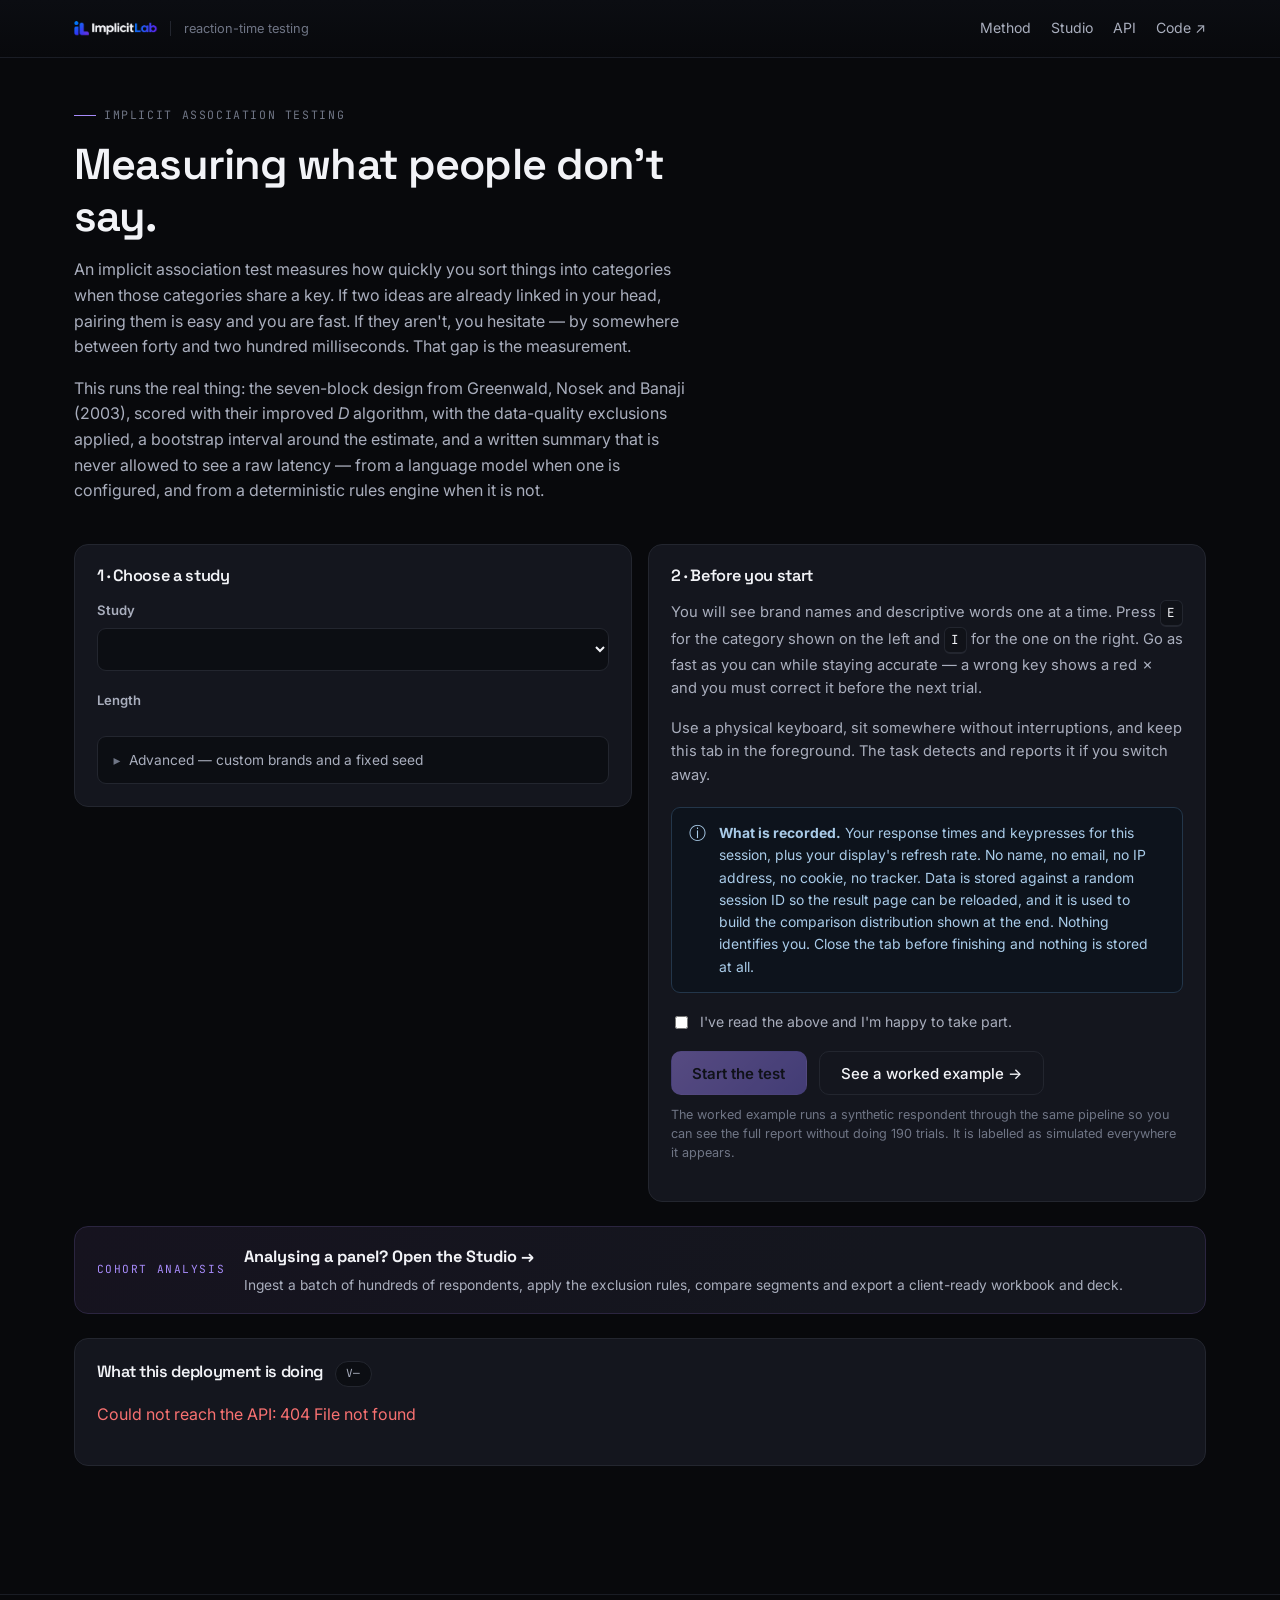
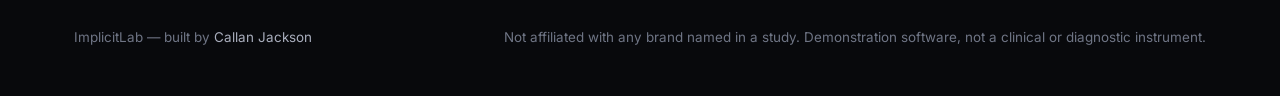
==== commit ef05850c: "Fixes from an end-to-end user test - Calibration blocks showed their internal index to participants " ====
--- a/static/index.html
+++ b/static/index.html
@@ -10,15 +10,15 @@
 <link rel="apple-touch-icon" href="/static/assets/favicon-180.png" />
 <meta property="og:type" content="website" />
 <meta property="og:site_name" content="ImplicitLab" />
-<meta property="og:url" content="https://implicitlab-callan.azurewebsites.net/" />
+<meta property="og:url" content="https://implicitlab.onrender.com/" />
 <meta property="og:title" content="ImplicitLab — implicit reaction-time testing" />
 <meta property="og:description" content="Millisecond response-latency capture, Greenwald (2003) D-scoring with its data-quality exclusions, distribution-free resampling inference, and an LLM report layer verified against the computed statistics." />
-<meta property="og:image" content="https://implicitlab-callan.azurewebsites.net/static/assets/og-card.png" />
+<meta property="og:image" content="https://implicitlab.onrender.com/static/assets/og-card.png" />
 <meta property="og:image:width" content="1200" />
 <meta property="og:image:height" content="630" />
 <meta name="twitter:card" content="summary_large_image" />
 <meta name="twitter:title" content="ImplicitLab — implicit reaction-time testing" />
-<meta name="twitter:image" content="https://implicitlab-callan.azurewebsites.net/static/assets/og-card.png" />
+<meta name="twitter:image" content="https://implicitlab.onrender.com/static/assets/og-card.png" />
 <meta name="theme-color" content="#08090c" />
 <link rel="preconnect" href="https://fonts.googleapis.com" />
 <link rel="preconnect" href="https://fonts.gstatic.com" crossorigin />
@@ -67,7 +67,8 @@
         This runs the real thing: the seven-block design from Greenwald, Nosek and Banaji
         (2003), scored with their improved <em>D</em> algorithm, with the data-quality
         exclusions applied, a bootstrap interval around the estimate, and a written
-        summary produced by a language model that is never allowed to see a raw latency.
+        summary that is never allowed to see a raw latency — from a language model when
+        one is configured, and from a deterministic rules engine when it is not.
       </p>
     </div>
 
--- a/static/css/app.css
+++ b/static/css/app.css
@@ -500,7 +500,7 @@
 .seg--sm .seg__btn { padding: 0.3rem 0.6rem; font-size: 0.76rem; }
 .select--sm { width: auto; padding: 0.3rem 0.55rem; font-size: 0.8rem; }
 
-.calc { font-family: var(--mono); font-size: 0.74rem; color: var(--ink-dim); flex: 1 1 180px; min-width: 0; overflow: hidden; text-overflow: ellipsis; white-space: nowrap; }
+.calc { font-family: var(--mono); font-size: 0.74rem; color: var(--ink-dim); flex: 1 1 0; min-width: 0; overflow: hidden; text-overflow: ellipsis; white-space: nowrap; }
 .calc--busy { color: var(--accent); }
 .calc--busy::before { content: '● '; animation: pulse 0.9s ease-in-out infinite; }
 .calc--ok::before { content: '✓ '; color: var(--good); }
